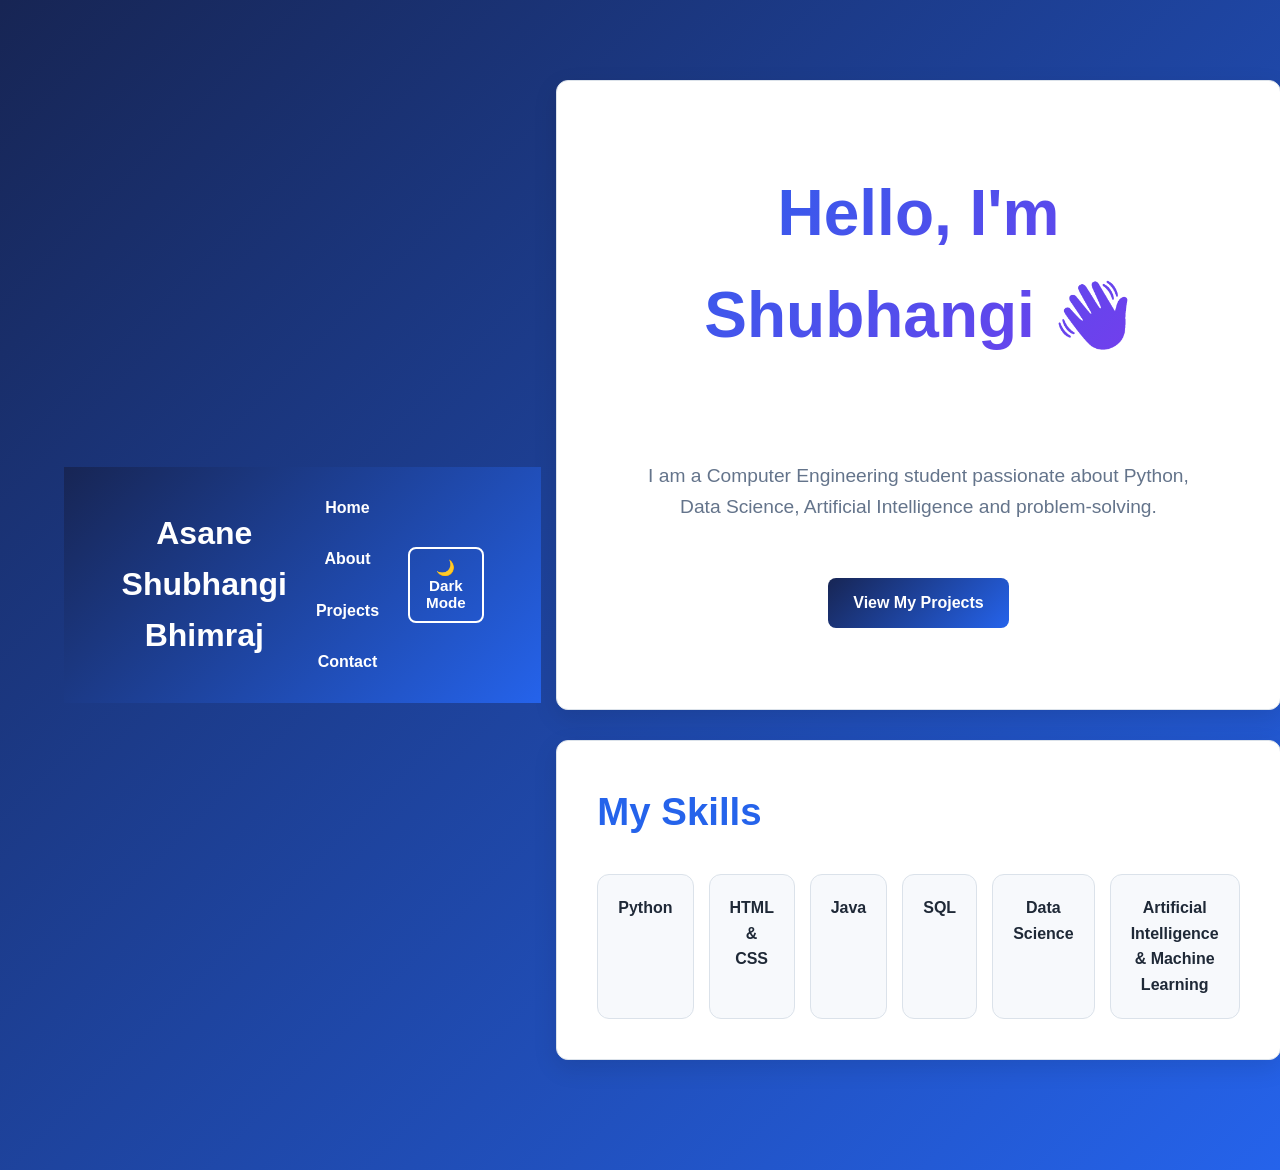
==== index.html @ 503baa33 "Add files via upload" ====
<!DOCTYPE html>
<html lang="en">

<head>
    <meta charset="UTF-8">

    <!-- Responsive Design -->
    <meta name="viewport" content="width=device-width, initial-scale=1.0">

    <!-- SEO Meta Tags -->
    <meta name="description"
        content="Accessible personal portfolio of Asane Shubhangi Bhimraj, a Computer Engineering student and aspiring Data Science Engineer.">
    <meta name="keywords" content="Shubhangi Asane, Computer Engineering, Data Science, Python, Portfolio">
    <meta name="author" content="Asane Shubhangi Bhimraj">

    <title>Asane Shubhangi Bhimraj | Portfolio</title>

    <link rel="stylesheet" href="style.css">
</head>

<body>

    <!-- Skip Link for Keyboard Users -->
    <a href="#main-content">Skip to main content</a>

    <!-- Header -->
    <header>
        <nav aria-label="Main Navigation">
            <header>
                <nav aria-label="Main Navigation">

                    <h1>Asane Shubhangi Bhimraj</h1>

                    <ul>
    <li><a href="index.html" aria-current="page">Home</a></li>
    <li><a href="about.html">About</a></li>
    <li><a href="projects.html">Projects</a></li>
    <li><a href="contact.html">Contact</a></li>
</ul>

<button id="themeToggle" type="button">
    🌙 Dark Mode
</button>

                </nav>
            </header>
            <!-- Main Content -->
            <main id="main-content">

                <!-- Hero Section -->
                <section aria-labelledby="hero-heading">
                    <h2 id="hero-heading">Hello, I'm Shubhangi 👋</h2>

                    <p>
                        I am a Computer Engineering student passionate about
                        Python, Data Science, Artificial Intelligence and
                        problem-solving.
                    </p>

                    <a href="projects.html">View My Projects</a>
                </section>


                <!-- Skills Section -->
                <section aria-labelledby="skills-heading">
                    <h2 id="skills-heading">My Skills</h2>

                    <ul>
                        <li>Python</li>
                        <li>HTML & CSS</li>
                        <li>Java</li>
                        <li>SQL</li>
                        <li>Data Science</li>
                        <li>Artificial Intelligence & Machine Learning</li>
                    </ul>
                </section>

            </main>

            <!-- Footer -->
            <footer>
                <p>&copy; 2026 Asane Shubhangi Bhimraj. All rights reserved.</p>
            </footer>

          <script src="script.js"></script>

</body>

</html>
---- style.css ----
/* =========================================
   GLOBAL CSS VARIABLES
========================================= */

:root {
    --primary-color: #172554;
    --secondary-color: #2563eb;
    --accent-color: #7c3aed;

    --background-color: #f7f9fc;
    --surface-color: #ffffff;
    --text-color: #1f2937;
    --muted-text: #64748b;
    --border-color: #dbe2ea;

    --shadow: 0 8px 25px rgba(0, 0, 0, 0.10);
    --radius: 12px;
    --transition: 0.3s ease;
}


/* =========================================
   DARK MODE VARIABLES
========================================= */

.dark-mode {
    --background-color: #0f172a;
    --surface-color: #1e293b;
    --text-color: #f8fafc;
    --muted-text: #cbd5e1;
    --border-color: #475569;

    --shadow: 0 8px 25px rgba(0, 0, 0, 0.35);
}


/* =========================================
   GLOBAL STYLES
========================================= */

* {
    box-sizing: border-box;
}

html {
    scroll-behavior: smooth;
}

body {
    margin: 0;

    font-family: Arial, Helvetica, sans-serif;

    line-height: 1.6;

    background-color: var(--background-color);
    color: var(--text-color);

    transition:
        background-color var(--transition),
        color var(--transition);
}

img {
    max-width: 100%;
    height: auto;
}


/* =========================================
   LINKS AND FOCUS
========================================= */

a {
    color: var(--secondary-color);

    transition: var(--transition);
}

a:focus,
button:focus,
input:focus,
textarea:focus {
    outline: 3px solid #ffbf00;
    outline-offset: 3px;
}


/* =========================================
   SKIP LINK
========================================= */

body>a:first-child {
    position: absolute;

    left: -9999px;
    top: 10px;

    padding: 10px 15px;

    background-color: #ffffff;
    color: #000000;

    z-index: 1000;
}

body>a:first-child:focus {
    left: 10px;
}


/* =========================================
   HEADER
========================================= */

header {
    background: linear-gradient(135deg,
            var(--primary-color),
            var(--secondary-color));

    color: #ffffff;

    padding: 20px 5%;

    position: sticky;

    top: 0;

    z-index: 100;
}

header h1 {
    margin: 0;

    font-size: clamp(1.4rem, 4vw, 2rem);

    text-align: center;
}


/* =========================================
   NAVIGATION - FLEXBOX
========================================= */

nav {
    max-width: 1200px;

    margin: auto;

    display: flex;

    flex-direction: column;

    align-items: center;

    gap: 15px;
}

nav ul {
    display: flex;

    flex-wrap: wrap;

    justify-content: center;

    gap: 10px;

    list-style: none;

    margin: 0;

    padding: 0;
}

nav li {
    margin: 0;
}

nav a {
    display: block;

    color: #ffffff;

    font-weight: bold;

    text-decoration: none;

    padding: 8px 14px;

    border-radius: 8px;
}

nav a:hover,
nav a:focus {
    background-color: #ffffff;

    color: var(--primary-color);

    transform: translateY(-2px);
}


/* =========================================
   DARK MODE BUTTON
========================================= */

#themeToggle {
    padding: 10px 16px;

    border: 2px solid #ffffff;

    border-radius: 8px;

    background-color: transparent;

    color: #ffffff;

    font-size: 0.95rem;

    font-weight: bold;

    cursor: pointer;

    transition: var(--transition);
}

#themeToggle:hover,
#themeToggle:focus {
    background-color: #ffffff;

    color: var(--primary-color);

    transform: translateY(-2px);
}


/* =========================================
   MAIN CONTENT
========================================= */

main {
    width: min(100% - 32px, 1200px);

    margin: 0 auto;

    padding: 40px 0;
}


/* =========================================
   GENERAL SECTION
========================================= */

section {
    background-color: var(--surface-color);

    margin-bottom: 30px;

    padding: 30px;

    border-radius: var(--radius);

    border: 1px solid var(--border-color);

    box-shadow: var(--shadow);

    transition:
        background-color var(--transition),
        color var(--transition),
        transform var(--transition),
        box-shadow var(--transition);
}

section:hover {
    transform: translateY(-4px);
}


/* =========================================
   HEADINGS
========================================= */

h2 {
    margin-top: 0;

    color: var(--secondary-color);

    font-size: clamp(1.6rem, 4vw, 2.4rem);
}

h3 {
    color: var(--secondary-color);
}


/* =========================================
   PARAGRAPHS
========================================= */

p {
    color: var(--muted-text);
}


/* =========================================
   GENERAL LIST
========================================= */

li {
    margin-bottom: 8px;
}


/* =========================================
   HERO SECTION
========================================= */

section[aria-labelledby="hero-heading"] {
    min-height: 60vh;

    display: grid;

    grid-template-columns: 1fr;

    align-items: center;

    justify-items: center;

    text-align: center;

    padding: 50px 25px;
}


/* =========================================
   HERO HEADING
========================================= */

#hero-heading {
    font-size: clamp(2rem, 7vw, 4rem);

    background: linear-gradient(135deg,
            var(--secondary-color),
            var(--accent-color));

    -webkit-background-clip: text;
    -webkit-text-fill-color: transparent;
}


/* =========================================
   HERO PARAGRAPH
========================================= */

section[aria-labelledby="hero-heading"] p {
    max-width: 700px;

    font-size: clamp(1rem, 2vw, 1.2rem);

    color: var(--muted-text);
}


/* =========================================
   HERO PROJECT BUTTON
========================================= */

section[aria-labelledby="hero-heading"] a {
    display: inline-block;

    margin-top: 15px;

    padding: 12px 25px;

    background: linear-gradient(135deg,
            var(--primary-color),
            var(--secondary-color));

    color: #ffffff;

    text-decoration: none;

    font-weight: bold;

    border-radius: 8px;

    transition: var(--transition);
}

section[aria-labelledby="hero-heading"] a:hover,
section[aria-labelledby="hero-heading"] a:focus {
    transform: translateY(-4px) scale(1.03);

    box-shadow: var(--shadow);
}


/* =========================================
   SKILLS GRID
========================================= */

section[aria-labelledby="skills-heading"] ul {
    display: grid;

    grid-template-columns: 1fr;

    gap: 15px;

    list-style: none;

    padding: 0;

    margin: 0;
}


/* =========================================
   SKILL CARDS
========================================= */

section[aria-labelledby="skills-heading"] li {
    margin: 0;

    padding: 20px;

    background-color: var(--background-color);

    color: var(--text-color);

    border: 1px solid var(--border-color);

    border-radius: var(--radius);

    font-weight: bold;

    text-align: center;

    transition: var(--transition);
}

section[aria-labelledby="skills-heading"] li:hover {
    transform: translateY(-5px);

    border-color: var(--secondary-color);

    box-shadow: var(--shadow);
}


/* =========================================
   PROJECT GRID
========================================= */

.project-grid {
    display: grid;

    grid-template-columns: 1fr;

    gap: 20px;
}


/* =========================================
   PROJECT CARD
========================================= */

.project-card {
    padding: 25px;

    background-color: var(--background-color);

    border: 1px solid var(--border-color);

    border-radius: var(--radius);

    display: flex;

    flex-direction: column;

    justify-content: space-between;

    transition: var(--transition);
}

.project-card:hover {
    transform: translateY(-6px);

    border-color: var(--secondary-color);

    box-shadow: var(--shadow);
}

.project-card h3 {
    margin-top: 0;

    margin-bottom: 12px;
}

.project-card p {
    margin-bottom: 20px;
}


/* =========================================
   PROJECT TECHNOLOGIES
========================================= */

.project-card ul {
    display: flex;

    flex-wrap: wrap;

    gap: 8px;

    list-style: none;

    padding: 0;

    margin: 0;
}

.project-card li {
    margin: 0;

    padding: 6px 10px;

    background-color: var(--surface-color);

    border: 1px solid var(--border-color);

    border-radius: 20px;

    font-size: 0.85rem;

    color: var(--text-color);
}


/* =========================================
   GENERAL BUTTONS
========================================= */

button {
    font-family: inherit;
}


/* =========================================
   CONTACT FORM
========================================= */

form {
    max-width: 700px;

    margin: auto;
}

form div {
    margin-bottom: 18px;
}

label {
    display: block;

    margin-bottom: 6px;

    font-weight: bold;
}

input,
textarea {
    width: 100%;

    padding: 12px;

    border: 2px solid var(--border-color);

    border-radius: 8px;

    font: inherit;

    background-color: var(--surface-color);

    color: var(--text-color);

    transition: var(--transition);
}

input:focus,
textarea:focus {
    border-color: var(--secondary-color);
}

textarea {
    resize: vertical;
}


/* =========================================
   CONTACT FORM BUTTON
========================================= */

form button {
    padding: 12px 25px;

    border: none;

    border-radius: 8px;

    background: linear-gradient(135deg,
            var(--primary-color),
            var(--secondary-color));

    color: #ffffff;

    font-size: 1rem;

    font-weight: bold;

    cursor: pointer;

    transition: var(--transition);
}

form button:hover,
form button:focus {
    transform: translateY(-3px);

    box-shadow: var(--shadow);
}


/* =========================================
   SMALL TEXT
========================================= */

small {
    display: block;

    margin-top: 5px;

    color: var(--muted-text);
}


/* =========================================
   FOOTER
========================================= */

footer {
    padding: 30px 5%;

    background-color: var(--primary-color);

    color: #ffffff;

    text-align: center;
}

footer p {
    margin: 0;

    color: #ffffff;
}


/* =========================================
   MOBILE - UP TO 767px
========================================= */

@media (max-width: 767px) {

    header {
        padding: 15px 4%;
    }

    nav {
        gap: 12px;
    }

    header h1 {
        font-size: 1.4rem;
    }

    nav ul {
        width: 100%;

        flex-direction: column;

        align-items: center;

        gap: 5px;
    }

    nav li {
        width: 100%;

        text-align: center;
    }

    nav a {
        width: 100%;
    }

    #themeToggle {
        width: 100%;

        max-width: 220px;
    }

    main {
        width: min(100% - 20px, 1200px);

        padding: 25px 0;
    }

    section {
        padding: 25px 20px;
    }

    section[aria-labelledby="hero-heading"] {
        min-height: 55vh;

        padding: 40px 20px;
    }

    section[aria-labelledby="skills-heading"] ul {
        grid-template-columns: 1fr;
    }

    .project-grid {
        grid-template-columns: 1fr;
    }

    .project-card {
        padding: 20px;
    }
}


/* =========================================
   TABLET - 768px AND ABOVE
========================================= */

@media (min-width: 768px) {

    nav {
        flex-direction: row;

        justify-content: space-between;
    }

    nav ul {
        flex: 1;

        justify-content: center;
    }

    section[aria-labelledby="hero-heading"] {
        min-height: 65vh;

        padding: 70px;
    }

    section[aria-labelledby="skills-heading"] ul {
        grid-template-columns: repeat(2, 1fr);
    }

    .project-grid {
        grid-template-columns: repeat(2, 1fr);
    }
}


/* =========================================
   DESKTOP - 1024px AND ABOVE
========================================= */

@media (min-width: 1024px) {

    main {
        padding: 60px 0;
    }

    section {
        padding: 40px;
    }

    section[aria-labelledby="hero-heading"] {
        min-height: 70vh;
    }

    section[aria-labelledby="skills-heading"] ul {
        grid-template-columns: repeat(3, 1fr);
    }

    .project-grid {
        grid-template-columns: repeat(2, 1fr);
    }
}


/* =========================================
   LARGE DESKTOP - 1200px AND ABOVE
========================================= */

@media (min-width: 1200px) {

    section[aria-labelledby="skills-heading"] ul {
        grid-template-columns: repeat(6, 1fr);
    }

    .project-grid {
        grid-template-columns: repeat(2, 1fr);
    }
}


/* =========================================
   REDUCED MOTION ACCESSIBILITY
========================================= */

@media (prefers-reduced-motion: reduce) {

    html {
        scroll-behavior: auto;
    }

    *,
    *::before,
    *::after {
        transition: none !important;

        animation: none !important;
    }
}
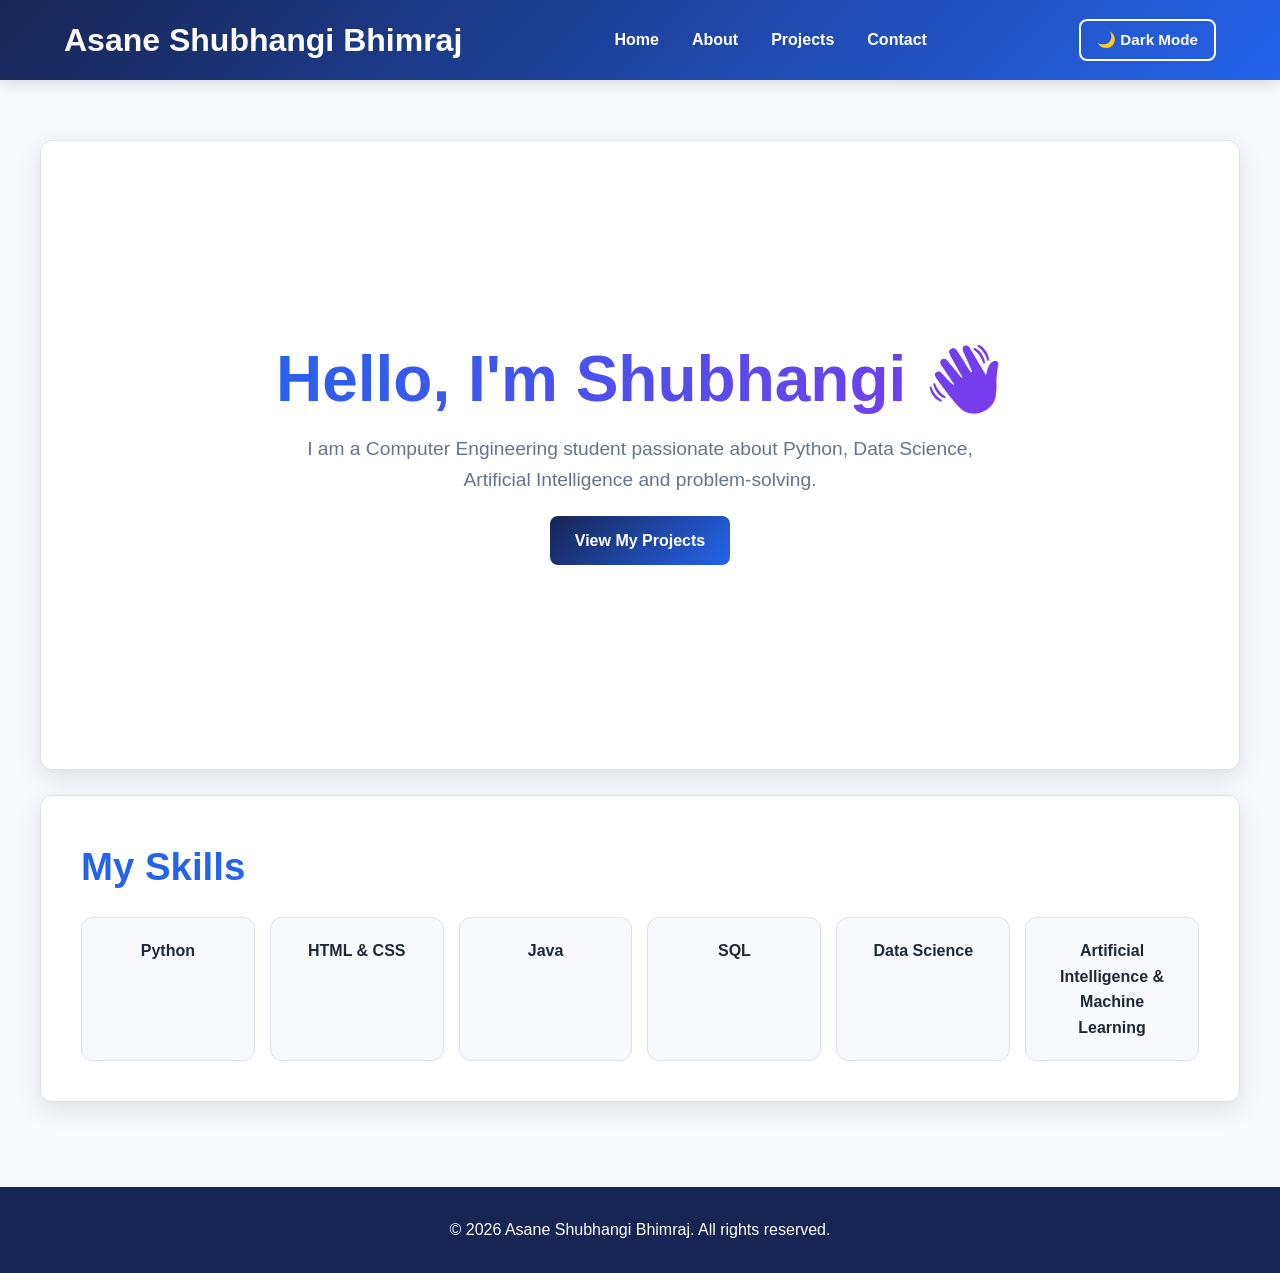
==== commit 542027dd: "Initial portfolio task" ====
--- a/index.html
+++ b/index.html
@@ -1,89 +1,152 @@
-<!DOCTYPE html>
-<html lang="en">
-
-<head>
-    <meta charset="UTF-8">
-
-    <!-- Responsive Design -->
-    <meta name="viewport" content="width=device-width, initial-scale=1.0">
-
-    <!-- SEO Meta Tags -->
-    <meta name="description"
-        content="Accessible personal portfolio of Asane Shubhangi Bhimraj, a Computer Engineering student and aspiring Data Science Engineer.">
-    <meta name="keywords" content="Shubhangi Asane, Computer Engineering, Data Science, Python, Portfolio">
-    <meta name="author" content="Asane Shubhangi Bhimraj">
-
-    <title>Asane Shubhangi Bhimraj | Portfolio</title>
-
-    <link rel="stylesheet" href="style.css">
-</head>
-
-<body>
-
-    <!-- Skip Link for Keyboard Users -->
-    <a href="#main-content">Skip to main content</a>
-
-    <!-- Header -->
-    <header>
-        <nav aria-label="Main Navigation">
-            <header>
-                <nav aria-label="Main Navigation">
-
-                    <h1>Asane Shubhangi Bhimraj</h1>
-
-                    <ul>
-    <li><a href="index.html" aria-current="page">Home</a></li>
-    <li><a href="about.html">About</a></li>
-    <li><a href="projects.html">Projects</a></li>
-    <li><a href="contact.html">Contact</a></li>
-</ul>
-
-<button id="themeToggle" type="button">
-    🌙 Dark Mode
-</button>
-
-                </nav>
-            </header>
-            <!-- Main Content -->
-            <main id="main-content">
-
-                <!-- Hero Section -->
-                <section aria-labelledby="hero-heading">
-                    <h2 id="hero-heading">Hello, I'm Shubhangi 👋</h2>
-
-                    <p>
-                        I am a Computer Engineering student passionate about
-                        Python, Data Science, Artificial Intelligence and
-                        problem-solving.
-                    </p>
-
-                    <a href="projects.html">View My Projects</a>
-                </section>
-
-
-                <!-- Skills Section -->
-                <section aria-labelledby="skills-heading">
-                    <h2 id="skills-heading">My Skills</h2>
-
-                    <ul>
-                        <li>Python</li>
-                        <li>HTML & CSS</li>
-                        <li>Java</li>
-                        <li>SQL</li>
-                        <li>Data Science</li>
-                        <li>Artificial Intelligence & Machine Learning</li>
-                    </ul>
-                </section>
-
-            </main>
-
-            <!-- Footer -->
-            <footer>
-                <p>&copy; 2026 Asane Shubhangi Bhimraj. All rights reserved.</p>
-            </footer>
-
-          <script src="script.js"></script>
-
-</body>
-
+<!DOCTYPE html>
+<html lang="en">
+
+<head>
+    <meta charset="UTF-8">
+
+    <!-- Responsive Design -->
+    <meta name="viewport" content="width=device-width, initial-scale=1.0">
+
+    <!-- SEO Meta Tags -->
+    <meta name="description"
+        content="Accessible personal portfolio of Asane Shubhangi Bhimraj, a Computer Engineering student and aspiring Data Science Engineer.">
+
+    <meta name="keywords"
+        content="Shubhangi Asane, Computer Engineering, Data Science, Python, Artificial Intelligence, Portfolio">
+
+    <meta name="author" content="Asane Shubhangi Bhimraj">
+
+    <title>Asane Shubhangi Bhimraj | Portfolio</title>
+
+    <!-- CSS -->
+    <link rel="stylesheet" href="style.css">
+</head>
+
+<body>
+
+    <!-- Skip Link for Keyboard Users -->
+    <a class="skip-link" href="#main-content">
+        Skip to main content
+    </a>
+
+    <!-- ================= HEADER ================= -->
+    <header class="site-header">
+
+        <nav class="main-nav" aria-label="Main Navigation">
+
+            <!-- Portfolio Name -->
+            <h1 class="logo">
+                Asane Shubhangi Bhimraj
+            </h1>
+
+            <!-- Navigation Links -->
+            <ul class="nav-links">
+
+                <li>
+                    <a href="index.html" aria-current="page">
+                        Home
+                    </a>
+                </li>
+
+                <li>
+                    <a href="about.html">
+                        About
+                    </a>
+                </li>
+
+                <li>
+                    <a href="projects.html">
+                        Projects
+                    </a>
+                </li>
+
+                <li>
+                    <a href="contact.html">
+                        Contact
+                    </a>
+                </li>
+
+            </ul>
+
+            <!-- Dark Mode Button -->
+            <button id="themeToggle" type="button" aria-label="Switch to dark mode" aria-pressed="false">
+                🌙 Dark Mode
+            </button>
+
+        </nav>
+
+    </header>
+
+
+    <!-- ================= MAIN CONTENT ================= -->
+    <main id="main-content">
+
+        <!-- ================= HERO SECTION ================= -->
+        <section class="hero-section" aria-labelledby="hero-heading">
+
+            <div class="hero-content">
+
+                <h2 id="hero-heading">
+                    Hello, I'm Shubhangi 👋
+                </h2>
+
+                <p>
+                    I am a Computer Engineering student passionate about
+                    Python, Data Science, Artificial Intelligence and
+                    problem-solving.
+                </p>
+
+                <a class="primary-button" href="projects.html">
+                    View My Projects
+                </a>
+
+            </div>
+
+        </section>
+
+
+        <!-- ================= SKILLS SECTION ================= -->
+        <section class="skills-section" aria-labelledby="skills-heading">
+
+            <h2 id="skills-heading">
+                My Skills
+            </h2>
+
+            <ul class="skills-grid">
+
+                <li>Python</li>
+
+                <li>HTML &amp; CSS</li>
+
+                <li>Java</li>
+
+                <li>SQL</li>
+
+                <li>Data Science</li>
+
+                <li>Artificial Intelligence &amp; Machine Learning</li>
+
+            </ul>
+
+        </section>
+
+    </main>
+
+
+    <!-- ================= FOOTER ================= -->
+    <footer class="site-footer">
+
+        <p>
+            &copy; 2026 Asane Shubhangi Bhimraj.
+            All rights reserved.
+        </p>
+
+    </footer>
+
+
+    <!-- JavaScript -->
+    <script src="script.js"></script>
+
+</body>
+
 </html>
--- a/style.css
+++ b/style.css
@@ -1,836 +1,1152 @@
-/* =========================================
-   GLOBAL CSS VARIABLES
-========================================= */
-
-:root {
-    --primary-color: #172554;
-    --secondary-color: #2563eb;
-    --accent-color: #7c3aed;
-
-    --background-color: #f7f9fc;
-    --surface-color: #ffffff;
-    --text-color: #1f2937;
-    --muted-text: #64748b;
-    --border-color: #dbe2ea;
-
-    --shadow: 0 8px 25px rgba(0, 0, 0, 0.10);
-    --radius: 12px;
-    --transition: 0.3s ease;
-}
-
-
-/* =========================================
-   DARK MODE VARIABLES
-========================================= */
-
-.dark-mode {
-    --background-color: #0f172a;
-    --surface-color: #1e293b;
-    --text-color: #f8fafc;
-    --muted-text: #cbd5e1;
-    --border-color: #475569;
-
-    --shadow: 0 8px 25px rgba(0, 0, 0, 0.35);
-}
-
-
-/* =========================================
-   GLOBAL STYLES
-========================================= */
-
-* {
-    box-sizing: border-box;
-}
-
-html {
-    scroll-behavior: smooth;
-}
-
-body {
-    margin: 0;
-
-    font-family: Arial, Helvetica, sans-serif;
-
-    line-height: 1.6;
-
-    background-color: var(--background-color);
-    color: var(--text-color);
-
-    transition:
-        background-color var(--transition),
-        color var(--transition);
-}
-
-img {
-    max-width: 100%;
-    height: auto;
-}
-
-
-/* =========================================
-   LINKS AND FOCUS
-========================================= */
-
-a {
-    color: var(--secondary-color);
-
-    transition: var(--transition);
-}
-
-a:focus,
-button:focus,
-input:focus,
-textarea:focus {
-    outline: 3px solid #ffbf00;
-    outline-offset: 3px;
-}
-
-
-/* =========================================
-   SKIP LINK
-========================================= */
-
-body>a:first-child {
-    position: absolute;
-
-    left: -9999px;
-    top: 10px;
-
-    padding: 10px 15px;
-
-    background-color: #ffffff;
-    color: #000000;
-
-    z-index: 1000;
-}
-
-body>a:first-child:focus {
-    left: 10px;
-}
-
-
-/* =========================================
-   HEADER
-========================================= */
-
-header {
-    background: linear-gradient(135deg,
-            var(--primary-color),
-            var(--secondary-color));
-
-    color: #ffffff;
-
-    padding: 20px 5%;
-
-    position: sticky;
-
-    top: 0;
-
-    z-index: 100;
-}
-
-header h1 {
-    margin: 0;
-
-    font-size: clamp(1.4rem, 4vw, 2rem);
-
-    text-align: center;
-}
-
-
-/* =========================================
-   NAVIGATION - FLEXBOX
-========================================= */
-
-nav {
-    max-width: 1200px;
-
-    margin: auto;
-
-    display: flex;
-
-    flex-direction: column;
-
-    align-items: center;
-
-    gap: 15px;
-}
-
-nav ul {
-    display: flex;
-
-    flex-wrap: wrap;
-
-    justify-content: center;
-
-    gap: 10px;
-
-    list-style: none;
-
-    margin: 0;
-
-    padding: 0;
-}
-
-nav li {
-    margin: 0;
-}
-
-nav a {
-    display: block;
-
-    color: #ffffff;
-
-    font-weight: bold;
-
-    text-decoration: none;
-
-    padding: 8px 14px;
-
-    border-radius: 8px;
-}
-
-nav a:hover,
-nav a:focus {
-    background-color: #ffffff;
-
-    color: var(--primary-color);
-
-    transform: translateY(-2px);
-}
-
-
-/* =========================================
-   DARK MODE BUTTON
-========================================= */
-
-#themeToggle {
-    padding: 10px 16px;
-
-    border: 2px solid #ffffff;
-
-    border-radius: 8px;
-
-    background-color: transparent;
-
-    color: #ffffff;
-
-    font-size: 0.95rem;
-
-    font-weight: bold;
-
-    cursor: pointer;
-
-    transition: var(--transition);
-}
-
-#themeToggle:hover,
-#themeToggle:focus {
-    background-color: #ffffff;
-
-    color: var(--primary-color);
-
-    transform: translateY(-2px);
-}
-
-
-/* =========================================
-   MAIN CONTENT
-========================================= */
-
-main {
-    width: min(100% - 32px, 1200px);
-
-    margin: 0 auto;
-
-    padding: 40px 0;
-}
-
-
-/* =========================================
-   GENERAL SECTION
-========================================= */
-
-section {
-    background-color: var(--surface-color);
-
-    margin-bottom: 30px;
-
-    padding: 30px;
-
-    border-radius: var(--radius);
-
-    border: 1px solid var(--border-color);
-
-    box-shadow: var(--shadow);
-
-    transition:
-        background-color var(--transition),
-        color var(--transition),
-        transform var(--transition),
-        box-shadow var(--transition);
-}
-
-section:hover {
-    transform: translateY(-4px);
-}
-
-
-/* =========================================
-   HEADINGS
-========================================= */
-
-h2 {
-    margin-top: 0;
-
-    color: var(--secondary-color);
-
-    font-size: clamp(1.6rem, 4vw, 2.4rem);
-}
-
-h3 {
-    color: var(--secondary-color);
-}
-
-
-/* =========================================
-   PARAGRAPHS
-========================================= */
-
-p {
-    color: var(--muted-text);
-}
-
-
-/* =========================================
-   GENERAL LIST
-========================================= */
-
-li {
-    margin-bottom: 8px;
-}
-
-
-/* =========================================
-   HERO SECTION
-========================================= */
-
-section[aria-labelledby="hero-heading"] {
-    min-height: 60vh;
-
-    display: grid;
-
-    grid-template-columns: 1fr;
-
-    align-items: center;
-
-    justify-items: center;
-
-    text-align: center;
-
-    padding: 50px 25px;
-}
-
-
-/* =========================================
-   HERO HEADING
-========================================= */
-
-#hero-heading {
-    font-size: clamp(2rem, 7vw, 4rem);
-
-    background: linear-gradient(135deg,
-            var(--secondary-color),
-            var(--accent-color));
-
-    -webkit-background-clip: text;
-    -webkit-text-fill-color: transparent;
-}
-
-
-/* =========================================
-   HERO PARAGRAPH
-========================================= */
-
-section[aria-labelledby="hero-heading"] p {
-    max-width: 700px;
-
-    font-size: clamp(1rem, 2vw, 1.2rem);
-
-    color: var(--muted-text);
-}
-
-
-/* =========================================
-   HERO PROJECT BUTTON
-========================================= */
-
-section[aria-labelledby="hero-heading"] a {
-    display: inline-block;
-
-    margin-top: 15px;
-
-    padding: 12px 25px;
-
-    background: linear-gradient(135deg,
-            var(--primary-color),
-            var(--secondary-color));
-
-    color: #ffffff;
-
-    text-decoration: none;
-
-    font-weight: bold;
-
-    border-radius: 8px;
-
-    transition: var(--transition);
-}
-
-section[aria-labelledby="hero-heading"] a:hover,
-section[aria-labelledby="hero-heading"] a:focus {
-    transform: translateY(-4px) scale(1.03);
-
-    box-shadow: var(--shadow);
-}
-
-
-/* =========================================
-   SKILLS GRID
-========================================= */
-
-section[aria-labelledby="skills-heading"] ul {
-    display: grid;
-
-    grid-template-columns: 1fr;
-
-    gap: 15px;
-
-    list-style: none;
-
-    padding: 0;
-
-    margin: 0;
-}
-
-
-/* =========================================
-   SKILL CARDS
-========================================= */
-
-section[aria-labelledby="skills-heading"] li {
-    margin: 0;
-
-    padding: 20px;
-
-    background-color: var(--background-color);
-
-    color: var(--text-color);
-
-    border: 1px solid var(--border-color);
-
-    border-radius: var(--radius);
-
-    font-weight: bold;
-
-    text-align: center;
-
-    transition: var(--transition);
-}
-
-section[aria-labelledby="skills-heading"] li:hover {
-    transform: translateY(-5px);
-
-    border-color: var(--secondary-color);
-
-    box-shadow: var(--shadow);
-}
-
-
-/* =========================================
-   PROJECT GRID
-========================================= */
-
-.project-grid {
-    display: grid;
-
-    grid-template-columns: 1fr;
-
-    gap: 20px;
-}
-
-
-/* =========================================
-   PROJECT CARD
-========================================= */
-
-.project-card {
-    padding: 25px;
-
-    background-color: var(--background-color);
-
-    border: 1px solid var(--border-color);
-
-    border-radius: var(--radius);
-
-    display: flex;
-
-    flex-direction: column;
-
-    justify-content: space-between;
-
-    transition: var(--transition);
-}
-
-.project-card:hover {
-    transform: translateY(-6px);
-
-    border-color: var(--secondary-color);
-
-    box-shadow: var(--shadow);
-}
-
-.project-card h3 {
-    margin-top: 0;
-
-    margin-bottom: 12px;
-}
-
-.project-card p {
-    margin-bottom: 20px;
-}
-
-
-/* =========================================
-   PROJECT TECHNOLOGIES
-========================================= */
-
-.project-card ul {
-    display: flex;
-
-    flex-wrap: wrap;
-
-    gap: 8px;
-
-    list-style: none;
-
-    padding: 0;
-
-    margin: 0;
-}
-
-.project-card li {
-    margin: 0;
-
-    padding: 6px 10px;
-
-    background-color: var(--surface-color);
-
-    border: 1px solid var(--border-color);
-
-    border-radius: 20px;
-
-    font-size: 0.85rem;
-
-    color: var(--text-color);
-}
-
-
-/* =========================================
-   GENERAL BUTTONS
-========================================= */
-
-button {
-    font-family: inherit;
-}
-
-
-/* =========================================
-   CONTACT FORM
-========================================= */
-
-form {
-    max-width: 700px;
-
-    margin: auto;
-}
-
-form div {
-    margin-bottom: 18px;
-}
-
-label {
-    display: block;
-
-    margin-bottom: 6px;
-
-    font-weight: bold;
-}
-
-input,
-textarea {
-    width: 100%;
-
-    padding: 12px;
-
-    border: 2px solid var(--border-color);
-
-    border-radius: 8px;
-
-    font: inherit;
-
-    background-color: var(--surface-color);
-
-    color: var(--text-color);
-
-    transition: var(--transition);
-}
-
-input:focus,
-textarea:focus {
-    border-color: var(--secondary-color);
-}
-
-textarea {
-    resize: vertical;
-}
-
-
-/* =========================================
-   CONTACT FORM BUTTON
-========================================= */
-
-form button {
-    padding: 12px 25px;
-
-    border: none;
-
-    border-radius: 8px;
-
-    background: linear-gradient(135deg,
-            var(--primary-color),
-            var(--secondary-color));
-
-    color: #ffffff;
-
-    font-size: 1rem;
-
-    font-weight: bold;
-
-    cursor: pointer;
-
-    transition: var(--transition);
-}
-
-form button:hover,
-form button:focus {
-    transform: translateY(-3px);
-
-    box-shadow: var(--shadow);
-}
-
-
-/* =========================================
-   SMALL TEXT
-========================================= */
-
-small {
-    display: block;
-
-    margin-top: 5px;
-
-    color: var(--muted-text);
-}
-
-
-/* =========================================
-   FOOTER
-========================================= */
-
-footer {
-    padding: 30px 5%;
-
-    background-color: var(--primary-color);
-
-    color: #ffffff;
-
-    text-align: center;
-}
-
-footer p {
-    margin: 0;
-
-    color: #ffffff;
-}
-
-
-/* =========================================
-   MOBILE - UP TO 767px
-========================================= */
-
-@media (max-width: 767px) {
-
-    header {
-        padding: 15px 4%;
-    }
-
-    nav {
-        gap: 12px;
-    }
-
-    header h1 {
-        font-size: 1.4rem;
-    }
-
-    nav ul {
-        width: 100%;
-
-        flex-direction: column;
-
-        align-items: center;
-
-        gap: 5px;
-    }
-
-    nav li {
-        width: 100%;
-
-        text-align: center;
-    }
-
-    nav a {
-        width: 100%;
-    }
-
-    #themeToggle {
-        width: 100%;
-
-        max-width: 220px;
-    }
-
-    main {
-        width: min(100% - 20px, 1200px);
-
-        padding: 25px 0;
-    }
-
-    section {
-        padding: 25px 20px;
-    }
-
-    section[aria-labelledby="hero-heading"] {
-        min-height: 55vh;
-
-        padding: 40px 20px;
-    }
-
-    section[aria-labelledby="skills-heading"] ul {
-        grid-template-columns: 1fr;
-    }
-
-    .project-grid {
-        grid-template-columns: 1fr;
-    }
-
-    .project-card {
-        padding: 20px;
-    }
-}
-
-
-/* =========================================
-   TABLET - 768px AND ABOVE
-========================================= */
-
-@media (min-width: 768px) {
-
-    nav {
-        flex-direction: row;
-
-        justify-content: space-between;
-    }
-
-    nav ul {
-        flex: 1;
-
-        justify-content: center;
-    }
-
-    section[aria-labelledby="hero-heading"] {
-        min-height: 65vh;
-
-        padding: 70px;
-    }
-
-    section[aria-labelledby="skills-heading"] ul {
-        grid-template-columns: repeat(2, 1fr);
-    }
-
-    .project-grid {
-        grid-template-columns: repeat(2, 1fr);
-    }
-}
-
-
-/* =========================================
-   DESKTOP - 1024px AND ABOVE
-========================================= */
-
-@media (min-width: 1024px) {
-
-    main {
-        padding: 60px 0;
-    }
-
-    section {
-        padding: 40px;
-    }
-
-    section[aria-labelledby="hero-heading"] {
-        min-height: 70vh;
-    }
-
-    section[aria-labelledby="skills-heading"] ul {
-        grid-template-columns: repeat(3, 1fr);
-    }
-
-    .project-grid {
-        grid-template-columns: repeat(2, 1fr);
-    }
-}
-
-
-/* =========================================
-   LARGE DESKTOP - 1200px AND ABOVE
-========================================= */
-
-@media (min-width: 1200px) {
-
-    section[aria-labelledby="skills-heading"] ul {
-        grid-template-columns: repeat(6, 1fr);
-    }
-
-    .project-grid {
-        grid-template-columns: repeat(2, 1fr);
-    }
-}
-
-
-/* =========================================
-   REDUCED MOTION ACCESSIBILITY
-========================================= */
-
-@media (prefers-reduced-motion: reduce) {
-
-    html {
-        scroll-behavior: auto;
-    }
-
-    *,
-    *::before,
-    *::after {
-        transition: none !important;
-
-        animation: none !important;
-    }
+/* =========================================================
+   ADVANCED CSS3 & RESPONSIVE ARCHITECTURE
+   Mobile-First Portfolio Design
+========================================================= */
+
+
+/* =========================================================
+   1. CSS VARIABLES
+========================================================= */
+
+:root {
+
+    --primary-color: #172554;
+    --secondary-color: #2563eb;
+    --accent-color: #7c3aed;
+
+    --background-color: #f7f9fc;
+    --surface-color: #ffffff;
+
+    --text-color: #1f2937;
+    --muted-text: #64748b;
+
+    --border-color: #dbe2ea;
+
+    --white: #ffffff;
+    --black: #000000;
+
+    --focus-color: #ffbf00;
+
+    --shadow:
+        0 8px 25px rgba(0, 0, 0, 0.10);
+
+    --radius: 12px;
+
+    --transition:
+        0.3s ease;
+
+    --max-width:
+        1200px;
+}
+
+
+/* =========================================================
+   2. DARK MODE VARIABLES
+========================================================= */
+
+.dark-mode {
+
+    --background-color: #0f172a;
+
+    --surface-color: #1e293b;
+
+    --text-color: #f8fafc;
+
+    --muted-text: #cbd5e1;
+
+    --border-color: #475569;
+
+    --shadow:
+        0 8px 25px rgba(0, 0, 0, 0.35);
+}
+
+
+/* =========================================================
+   3. RESET & GLOBAL STYLES
+========================================================= */
+
+* {
+    box-sizing: border-box;
+    margin: 0;
+    padding: 0;
+}
+
+
+html {
+    scroll-behavior: smooth;
+}
+
+
+body {
+
+    min-height: 100vh;
+
+    font-family:
+        Arial,
+        Helvetica,
+        sans-serif;
+
+    line-height: 1.6;
+
+    background-color:
+        var(--background-color);
+
+    color:
+        var(--text-color);
+
+    transition:
+        background-color var(--transition),
+        color var(--transition);
+}
+
+
+img {
+
+    display: block;
+
+    max-width: 100%;
+
+    height: auto;
+}
+
+
+button,
+input,
+textarea {
+
+    font-family: inherit;
+}
+
+
+/* =========================================================
+   4. ACCESSIBILITY - SKIP LINK
+========================================================= */
+
+.skip-link {
+
+    position: absolute;
+
+    left: -9999px;
+
+    top: 10px;
+
+    z-index: 9999;
+
+    padding: 10px 15px;
+
+    background-color:
+        var(--white);
+
+    color:
+        var(--black);
+
+    text-decoration: none;
+
+    font-weight: bold;
+
+    border-radius: 6px;
+}
+
+
+.skip-link:focus {
+
+    left: 10px;
+}
+
+
+/* =========================================================
+   5. ACCESSIBILITY - FOCUS
+========================================================= */
+
+a:focus-visible,
+button:focus-visible,
+input:focus-visible,
+textarea:focus-visible {
+
+    outline:
+        3px solid var(--focus-color);
+
+    outline-offset:
+        3px;
+}
+
+
+/* =========================================================
+   6. HEADER
+========================================================= */
+
+.site-header {
+
+    position: sticky;
+
+    top: 0;
+
+    z-index: 1000;
+
+    padding:
+        16px 5%;
+
+    background:
+        linear-gradient(135deg,
+            var(--primary-color),
+            var(--secondary-color));
+
+    color:
+        var(--white);
+
+    box-shadow:
+        0 4px 15px rgba(0, 0, 0, 0.12);
+}
+
+
+/* =========================================================
+   7. NAVIGATION - FLEXBOX
+========================================================= */
+
+.main-nav {
+
+    max-width:
+        var(--max-width);
+
+    margin:
+        0 auto;
+
+    display:
+        flex;
+
+    flex-direction:
+        column;
+
+    align-items:
+        center;
+
+    justify-content:
+        center;
+
+    gap:
+        14px;
+}
+
+
+.logo {
+
+    font-size:
+        clamp(1.3rem, 5vw, 2rem);
+
+    text-align:
+        center;
+
+    line-height:
+        1.2;
+}
+
+
+/* =========================================================
+   8. NAVIGATION LINKS
+========================================================= */
+
+.nav-links {
+
+    width:
+        100%;
+
+    display:
+        flex;
+
+    flex-direction:
+        column;
+
+    align-items:
+        center;
+
+    gap:
+        5px;
+
+    list-style:
+        none;
+}
+
+
+.nav-links li {
+
+    width:
+        100%;
+
+    text-align:
+        center;
+}
+
+
+.nav-links a {
+
+    display:
+        block;
+
+    width:
+        100%;
+
+    padding:
+        9px 14px;
+
+    color:
+        var(--white);
+
+    text-decoration:
+        none;
+
+    font-weight:
+        bold;
+
+    border-radius:
+        8px;
+
+    transition:
+        var(--transition);
+}
+
+
+.nav-links a:hover,
+.nav-links a:focus-visible {
+
+    background-color:
+        var(--white);
+
+    color:
+        var(--primary-color);
+
+    transform:
+        translateY(-2px);
+}
+
+
+/* =========================================================
+   9. DARK MODE BUTTON
+========================================================= */
+
+#themeToggle {
+
+    padding:
+        10px 16px;
+
+    border:
+        2px solid var(--white);
+
+    border-radius:
+        8px;
+
+    background:
+        transparent;
+
+    color:
+        var(--white);
+
+    font-size:
+        0.95rem;
+
+    font-weight:
+        bold;
+
+    cursor:
+        pointer;
+
+    transition:
+        var(--transition);
+}
+
+
+#themeToggle:hover,
+#themeToggle:focus-visible {
+
+    background:
+        var(--white);
+
+    color:
+        var(--primary-color);
+
+    transform:
+        translateY(-2px);
+}
+
+
+/* =========================================================
+   10. MAIN CONTAINER
+========================================================= */
+
+main {
+
+    width:
+        min(100% - 24px, var(--max-width));
+
+    margin:
+        0 auto;
+
+    padding:
+        30px 0;
+}
+
+
+/* =========================================================
+   11. COMMON SECTION
+========================================================= */
+
+section {
+
+    margin-bottom:
+        25px;
+
+    padding:
+        25px 20px;
+
+    background:
+        var(--surface-color);
+
+    border:
+        1px solid var(--border-color);
+
+    border-radius:
+        var(--radius);
+
+    box-shadow:
+        var(--shadow);
+
+    transition:
+        background-color var(--transition),
+        color var(--transition),
+        transform var(--transition),
+        box-shadow var(--transition);
+}
+
+
+section:hover {
+
+    transform:
+        translateY(-4px);
+}
+
+
+/* =========================================================
+   12. HEADINGS
+========================================================= */
+
+h2 {
+
+    margin-bottom:
+        20px;
+
+    color:
+        var(--secondary-color);
+
+    font-size:
+        clamp(1.6rem, 6vw, 2.4rem);
+}
+
+
+h3 {
+
+    color:
+        var(--secondary-color);
+}
+
+
+/* =========================================================
+   13. PARAGRAPHS
+========================================================= */
+
+p {
+
+    color:
+        var(--muted-text);
+}
+
+
+/* =========================================================
+   14. HERO SECTION - CSS GRID
+========================================================= */
+
+.hero-section {
+
+    min-height:
+        55vh;
+
+    display:
+        grid;
+
+    grid-template-columns:
+        1fr;
+
+    place-items:
+        center;
+
+    text-align:
+        center;
+
+    padding:
+        40px 20px;
+}
+
+
+.hero-content {
+
+    max-width:
+        800px;
+}
+
+
+/* =========================================================
+   15. HERO HEADING
+========================================================= */
+
+#hero-heading {
+
+    margin-bottom:
+        20px;
+
+    font-size:
+        clamp(2rem, 10vw, 4rem);
+
+    line-height:
+        1.1;
+
+    background:
+        linear-gradient(135deg,
+            var(--secondary-color),
+            var(--accent-color));
+
+    -webkit-background-clip:
+        text;
+
+    background-clip:
+        text;
+
+    -webkit-text-fill-color:
+        transparent;
+}
+
+
+/* =========================================================
+   16. HERO PARAGRAPH
+========================================================= */
+
+.hero-content p {
+
+    max-width:
+        700px;
+
+    margin:
+        0 auto 20px;
+
+    font-size:
+        clamp(1rem, 3vw, 1.2rem);
+}
+
+
+/* =========================================================
+   17. PRIMARY BUTTON
+========================================================= */
+
+.primary-button {
+
+    display:
+        inline-block;
+
+    padding:
+        12px 25px;
+
+    background:
+        linear-gradient(135deg,
+            var(--primary-color),
+            var(--secondary-color));
+
+    color:
+        var(--white);
+
+    text-decoration:
+        none;
+
+    font-weight:
+        bold;
+
+    border-radius:
+        8px;
+
+    transition:
+        var(--transition);
+}
+
+
+.primary-button:hover,
+.primary-button:focus-visible {
+
+    transform:
+        translateY(-4px) scale(1.03);
+
+    box-shadow:
+        var(--shadow);
+}
+
+
+/* =========================================================
+   18. SKILLS - CSS GRID
+========================================================= */
+
+.skills-grid {
+
+    display:
+        grid;
+
+    grid-template-columns:
+        1fr;
+
+    gap:
+        15px;
+
+    list-style:
+        none;
+}
+
+
+/* =========================================================
+   19. SKILL CARDS
+========================================================= */
+
+.skills-grid li {
+
+    padding:
+        20px;
+
+    background:
+        var(--background-color);
+
+    color:
+        var(--text-color);
+
+    border:
+        1px solid var(--border-color);
+
+    border-radius:
+        var(--radius);
+
+    text-align:
+        center;
+
+    font-weight:
+        bold;
+
+    transition:
+        var(--transition);
+}
+
+
+.skills-grid li:hover {
+
+    transform:
+        translateY(-5px);
+
+    border-color:
+        var(--secondary-color);
+
+    box-shadow:
+        var(--shadow);
+}
+
+
+/* =========================================================
+   20. PROJECT GRID
+   Works with projects.html
+========================================================= */
+
+.project-grid {
+
+    display:
+        grid;
+
+    grid-template-columns:
+        1fr;
+
+    gap:
+        20px;
+}
+
+
+/* =========================================================
+   21. PROJECT CARD - FLEXBOX
+========================================================= */
+
+.project-card {
+
+    display:
+        flex;
+
+    flex-direction:
+        column;
+
+    justify-content:
+        space-between;
+
+    padding:
+        22px;
+
+    background:
+        var(--background-color);
+
+    border:
+        1px solid var(--border-color);
+
+    border-radius:
+        var(--radius);
+
+    transition:
+        var(--transition);
+}
+
+
+.project-card:hover {
+
+    transform:
+        translateY(-6px);
+
+    border-color:
+        var(--secondary-color);
+
+    box-shadow:
+        var(--shadow);
+}
+
+
+.project-card h3 {
+
+    margin-bottom:
+        12px;
+}
+
+
+.project-card p {
+
+    margin-bottom:
+        20px;
+}
+
+
+/* =========================================================
+   22. PROJECT TECHNOLOGY TAGS - FLEXBOX
+========================================================= */
+
+.project-card ul {
+
+    display:
+        flex;
+
+    flex-wrap:
+        wrap;
+
+    gap:
+        8px;
+
+    list-style:
+        none;
+}
+
+
+.project-card li {
+
+    padding:
+        6px 10px;
+
+    background:
+        var(--surface-color);
+
+    color:
+        var(--text-color);
+
+    border:
+        1px solid var(--border-color);
+
+    border-radius:
+        20px;
+
+    font-size:
+        0.85rem;
+}
+
+
+/* =========================================================
+   23. CONTACT FORM
+========================================================= */
+
+form {
+
+    width:
+        100%;
+
+    max-width:
+        700px;
+
+    margin:
+        0 auto;
+}
+
+
+form div {
+
+    margin-bottom:
+        18px;
+}
+
+
+label {
+
+    display:
+        block;
+
+    margin-bottom:
+        6px;
+
+    font-weight:
+        bold;
+}
+
+
+input,
+textarea {
+
+    width:
+        100%;
+
+    padding:
+        12px;
+
+    border:
+        2px solid var(--border-color);
+
+    border-radius:
+        8px;
+
+    background:
+        var(--surface-color);
+
+    color:
+        var(--text-color);
+
+    font-size:
+        1rem;
+
+    transition:
+        var(--transition);
+}
+
+
+input:focus,
+textarea:focus {
+
+    border-color:
+        var(--secondary-color);
+}
+
+
+textarea {
+
+    min-height:
+        150px;
+
+    resize:
+        vertical;
+}
+
+
+/* =========================================================
+   24. FORM BUTTON
+========================================================= */
+
+form button {
+
+    padding:
+        12px 25px;
+
+    border:
+        none;
+
+    border-radius:
+        8px;
+
+    background:
+        linear-gradient(135deg,
+            var(--primary-color),
+            var(--secondary-color));
+
+    color:
+        var(--white);
+
+    font-size:
+        1rem;
+
+    font-weight:
+        bold;
+
+    cursor:
+        pointer;
+
+    transition:
+        var(--transition);
+}
+
+
+form button:hover,
+form button:focus-visible {
+
+    transform:
+        translateY(-3px);
+
+    box-shadow:
+        var(--shadow);
+}
+
+
+/* =========================================================
+   25. SMALL TEXT
+========================================================= */
+
+small {
+
+    display:
+        block;
+
+    margin-top:
+        5px;
+
+    color:
+        var(--muted-text);
+}
+
+
+/* =========================================================
+   26. FOOTER
+========================================================= */
+
+.site-footer {
+
+    padding:
+        30px 5%;
+
+    background:
+        var(--primary-color);
+
+    color:
+        var(--white);
+
+    text-align:
+        center;
+}
+
+
+.site-footer p {
+
+    color:
+        var(--white);
+}
+
+
+/* =========================================================
+   27. TABLET - 768px+
+========================================================= */
+
+@media (min-width: 768px) {
+
+    .site-header {
+
+        padding:
+            18px 5%;
+    }
+
+
+    .main-nav {
+
+        flex-direction:
+            row;
+
+        justify-content:
+            space-between;
+
+        gap:
+            20px;
+    }
+
+
+    .logo {
+
+        text-align:
+            left;
+
+        flex-shrink:
+            0;
+    }
+
+
+    .nav-links {
+
+        width:
+            auto;
+
+        flex-direction:
+            row;
+
+        justify-content:
+            center;
+
+        flex-wrap:
+            wrap;
+
+        gap:
+            5px;
+    }
+
+
+    .nav-links li {
+
+        width:
+            auto;
+    }
+
+
+    .nav-links a {
+
+        width:
+            auto;
+    }
+
+
+    #themeToggle {
+
+        flex-shrink:
+            0;
+    }
+
+
+    main {
+
+        width:
+            min(100% - 40px, var(--max-width));
+
+        padding:
+            45px 0;
+    }
+
+
+    section {
+
+        padding:
+            35px;
+    }
+
+
+    .hero-section {
+
+        min-height:
+            65vh;
+
+        padding:
+            60px;
+    }
+
+
+    .skills-grid {
+
+        grid-template-columns:
+            repeat(2, 1fr);
+    }
+
+
+    .project-grid {
+
+        grid-template-columns:
+            repeat(2, 1fr);
+    }
+}
+
+
+/* =========================================================
+   28. DESKTOP - 1024px+
+========================================================= */
+
+@media (min-width: 1024px) {
+
+    main {
+
+        padding:
+            60px 0;
+    }
+
+
+    section {
+
+        padding:
+            40px;
+    }
+
+
+    .hero-section {
+
+        min-height:
+            70vh;
+    }
+
+
+    .skills-grid {
+
+        grid-template-columns:
+            repeat(3, 1fr);
+    }
+
+
+    .project-grid {
+
+        grid-template-columns:
+            repeat(2, 1fr);
+    }
+}
+
+
+/* =========================================================
+   29. LARGE DESKTOP - 1200px+
+========================================================= */
+
+@media (min-width: 1200px) {
+
+    .skills-grid {
+
+        grid-template-columns:
+            repeat(6, 1fr);
+    }
+
+
+    .project-grid {
+
+        grid-template-columns:
+            repeat(2, 1fr);
+    }
+}
+
+
+/* =========================================================
+   30. REDUCED MOTION
+========================================================= */
+
+@media (prefers-reduced-motion: reduce) {
+
+    html {
+
+        scroll-behavior:
+            auto;
+    }
+
+
+    *,
+    *::before,
+    *::after {
+
+        animation:
+            none !important;
+
+        transition:
+            none !important;
+    }
 }
